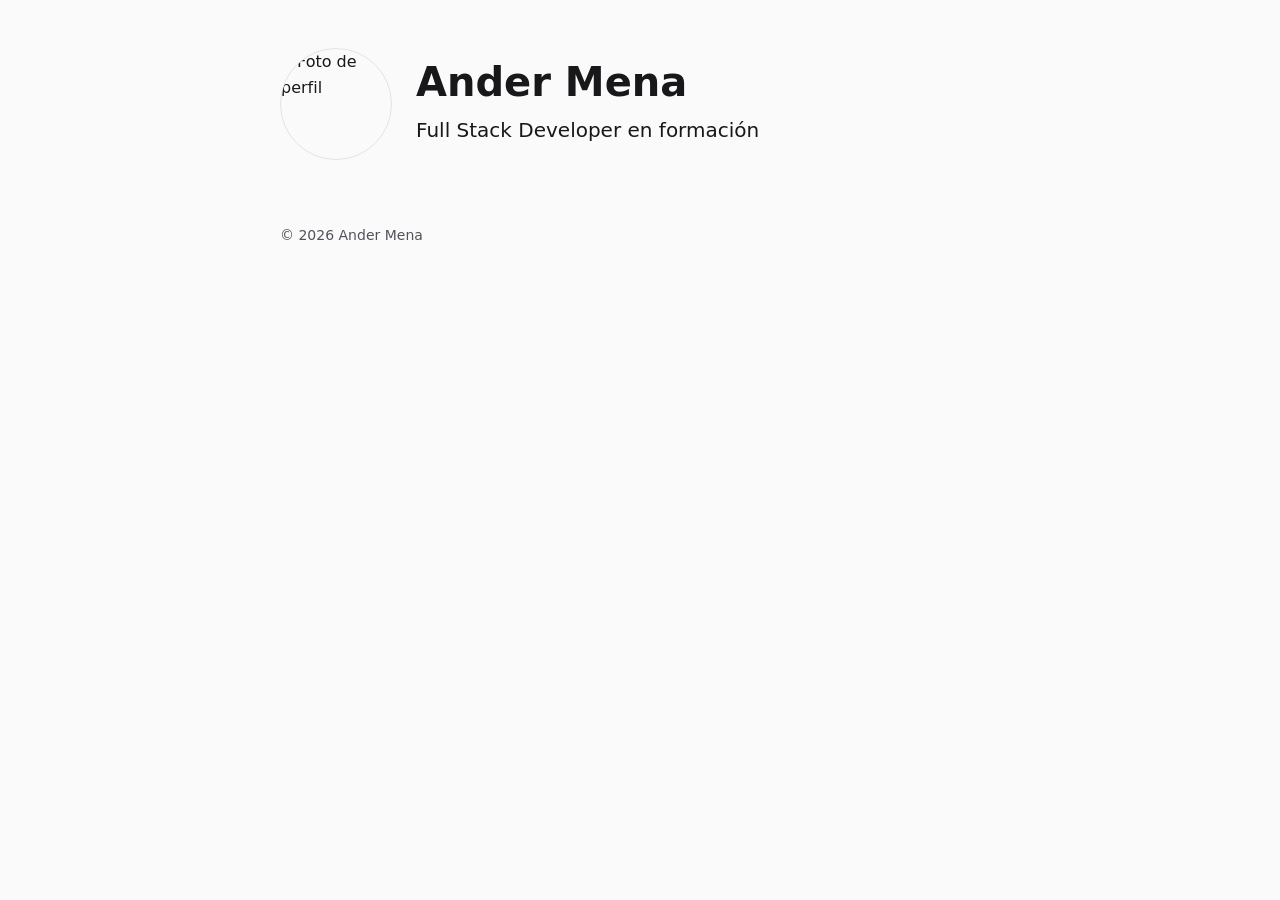
==== index.html @ 4d0b2dd6 "Phase 1: tokens, HTML skeleton and sample data Co-Authored-By: Claude Sonnet 5.5 <noreply@anthropic." ====
<!DOCTYPE html>
<html lang="es">
<head>
  <meta charset="utf-8">
  <meta name="viewport" content="width=device-width, initial-scale=1">
  <title>Ander Mena · Full Stack Developer</title>
  <meta name="description" content="Estudiante de Ingeniería Informática (Ingeniería del Software) en la UPV/EHU. Full Stack Developer en formación.">
  <meta name="color-scheme" content="dark light">

  <!-- Aplica el tema guardado antes del primer pintado para evitar parpadeo -->
  <script>
    try {
      var t = localStorage.getItem("theme");
      if (t === "light" || t === "dark") document.documentElement.dataset.theme = t;
    } catch (e) {}
  </script>

  <link rel="stylesheet" href="css/tokens.css">
  <link rel="stylesheet" href="css/styles.css">
</head>
<body>
  <a class="skip-link" href="#main">Saltar al contenido</a>

  <header class="site-header">
    <div class="container">
      <div class="profile">
        <img class="profile__photo" src="https://github.com/andermena23.png?size=224" alt="Foto de perfil" width="112" height="112">
        <div>
          <h1 class="profile__name" data-bind="meta.name">Ander Mena</h1>
          <p class="profile__title" data-bind="meta.title">Full Stack Developer en formación</p>
          <p class="profile__location" data-bind="meta.location"></p>
        </div>
      </div>
    </div>
  </header>

  <main id="main">
    <div class="container">
      <section class="section" id="profile" data-section="summary" hidden>
        <h2 class="section__title">Perfil</h2>
        <div data-content></div>
      </section>

      <section class="section" id="experience" data-section="experience" hidden>
        <h2 class="section__title">Experiencia</h2>
        <div data-content></div>
      </section>

      <section class="section" id="education" data-section="education" hidden>
        <h2 class="section__title">Formación</h2>
        <div data-content></div>
      </section>

      <section class="section" id="skills" data-section="skills" hidden>
        <h2 class="section__title">Habilidades</h2>
        <div data-content></div>
      </section>

      <section class="section" id="languages" data-section="languages" hidden>
        <h2 class="section__title">Idiomas</h2>
        <div data-content></div>
      </section>

      <section class="section" id="certifications" data-section="certifications" hidden>
        <h2 class="section__title">Certificaciones</h2>
        <div data-content></div>
      </section>

      <section class="section" id="contact" data-section="contact" hidden>
        <h2 class="section__title">Contacto</h2>
        <div data-content></div>
      </section>
    </div>
  </main>

  <footer class="site-footer">
    <div class="container">
      <p>© <span data-year>2026</span> Ander Mena</p>
    </div>
  </footer>
</body>
</html>
---- css/tokens.css ----
/* Design tokens. Único sitio donde se definen colores, espaciado y tipografía. */

:root {
  /* Color · oscuro por defecto */
  --bg: #0b0d10;
  --surface: #12151a;
  --border: #222831;
  --text: #e6e8eb;
  --text-muted: #8b93a0;
  --accent: #e879f9;
  --accent-contrast: #0b0d10;

  /* Tipografía */
  --font-sans: "Inter", system-ui, -apple-system, "Segoe UI", Roboto, sans-serif;
  --font-mono: "JetBrains Mono", ui-monospace, "SF Mono", Menlo, Consolas, monospace;

  --text-sm: 0.875rem;
  --text-base: 1rem;
  --text-lg: 1.25rem;
  --text-xl: 1.75rem;
  --text-2xl: 2.5rem;

  --leading-body: 1.6;
  --leading-heading: 1.2;

  --weight-regular: 400;
  --weight-medium: 500;
  --weight-semibold: 600;

  /* Espaciado (base 4px) */
  --space-1: 0.25rem;
  --space-2: 0.5rem;
  --space-3: 0.75rem;
  --space-4: 1rem;
  --space-6: 1.5rem;
  --space-8: 2rem;
  --space-12: 3rem;
  --space-16: 4rem;

  /* Forma */
  --radius: 8px;
  --border-width: 1px;

  /* Layout */
  --content-width: 720px;
  --gutter: var(--space-4);

  /* Movimiento */
  --transition: 150ms ease;
}

/* Claro: automático si el sistema lo pide y el usuario no ha forzado oscuro */
@media (prefers-color-scheme: light) {
  :root:not([data-theme="dark"]) {
    --bg: #fafafa;
    --surface: #ffffff;
    --border: #e4e4e7;
    --text: #18181b;
    --text-muted: #52525b;
    --accent: #a21caf;
    --accent-contrast: #ffffff;
  }
}

/* Claro: forzado por el usuario */
:root[data-theme="light"] {
  --bg: #fafafa;
  --surface: #ffffff;
  --border: #e4e4e7;
  --text: #18181b;
  --text-muted: #52525b;
  --accent: #a21caf;
  --accent-contrast: #ffffff;
}

@media (min-width: 640px) {
  :root { --gutter: var(--space-6); }
}

@media (prefers-reduced-motion: reduce) {
  :root { --transition: 0ms; }
}
---- css/styles.css ----
/* Base y layout. Solo consume variables de tokens.css. */

*,
*::before,
*::after {
  box-sizing: border-box;
}

html {
  color-scheme: dark light;
  -webkit-text-size-adjust: 100%;
}

:root[data-theme="dark"] { color-scheme: dark; }
:root[data-theme="light"] { color-scheme: light; }

body {
  margin: 0;
  background: var(--bg);
  color: var(--text);
  font-family: var(--font-sans);
  font-size: var(--text-base);
  line-height: var(--leading-body);
}

h1, h2, h3, p, ul {
  margin: 0;
}

ul {
  padding: 0;
  list-style: none;
}

img {
  display: block;
  max-width: 100%;
}

a {
  color: var(--accent);
  text-decoration: none;
  transition: text-decoration-color var(--transition);
}

a:hover {
  text-decoration: underline;
  text-underline-offset: 0.2em;
}

:focus-visible {
  outline: 2px solid var(--accent);
  outline-offset: 2px;
  border-radius: var(--radius);
}

.skip-link {
  position: absolute;
  left: var(--space-4);
  top: -4rem;
  padding: var(--space-2) var(--space-4);
  background: var(--accent);
  color: var(--accent-contrast);
  border-radius: var(--radius);
}

.skip-link:focus {
  top: var(--space-4);
}

.container {
  width: 100%;
  max-width: calc(var(--content-width) + 2 * var(--gutter));
  margin-inline: auto;
  padding-inline: var(--gutter);
}

/* Cabecera */
.site-header {
  padding-block: var(--space-12) var(--space-8);
}

.profile {
  display: flex;
  flex-direction: column;
  gap: var(--space-6);
}

.profile__photo {
  width: 96px;
  height: 96px;
  border-radius: 50%;
  border: var(--border-width) solid var(--border);
}

.profile__name {
  font-size: var(--text-2xl);
  font-weight: var(--weight-semibold);
  line-height: var(--leading-heading);
}

.profile__title {
  margin-top: var(--space-2);
  font-size: var(--text-lg);
}

.profile__location {
  margin-top: var(--space-1);
  color: var(--text-muted);
  font-family: var(--font-mono);
  font-size: var(--text-sm);
}

/* Secciones */
.section {
  padding-block: var(--space-8);
  border-top: var(--border-width) solid var(--border);
}

.section__title {
  margin-bottom: var(--space-6);
  color: var(--text-muted);
  font-family: var(--font-mono);
  font-size: var(--text-sm);
  font-weight: var(--weight-medium);
  letter-spacing: 0.08em;
  text-transform: uppercase;
}

.site-footer {
  padding-block: var(--space-8) var(--space-12);
  color: var(--text-muted);
  font-size: var(--text-sm);
}

@media (min-width: 640px) {
  .profile {
    flex-direction: row;
    align-items: center;
  }

  .profile__photo {
    width: 112px;
    height: 112px;
  }
}
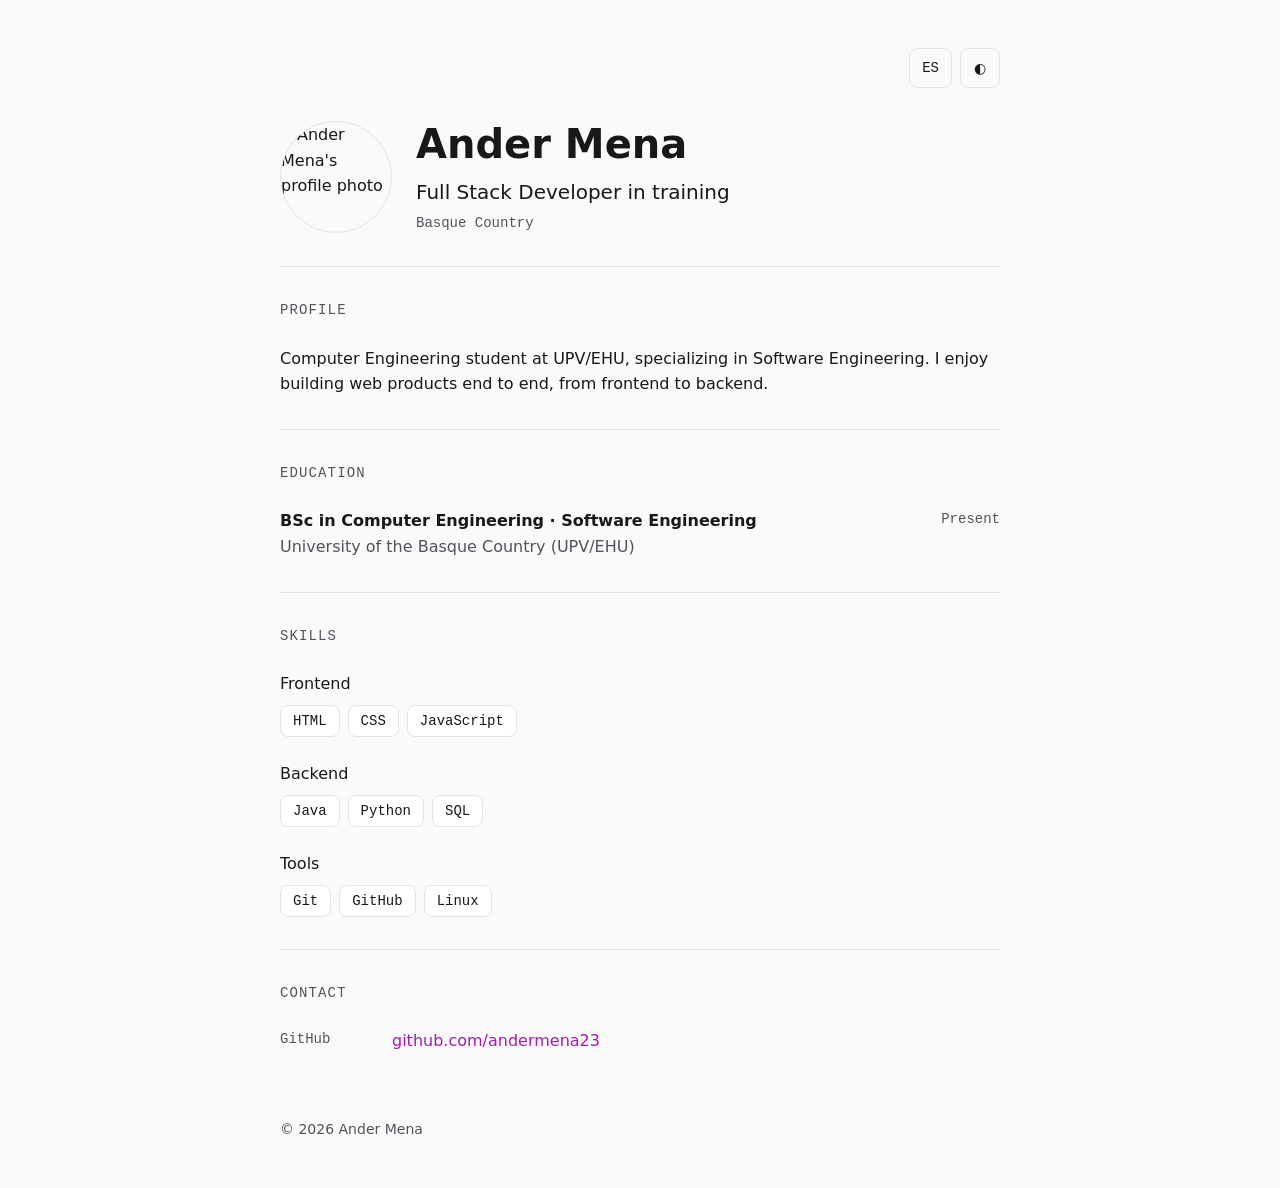
==== commit 07b72c17: "Phase 2: JSON rendering, language switch and theme toggle Co-Authored-By: Claude Sonnet 5.5 <noreply" ====
--- a/index.html
+++ b/index.html
@@ -19,16 +19,23 @@
   <link rel="stylesheet" href="css/styles.css">
 </head>
 <body>
-  <a class="skip-link" href="#main">Saltar al contenido</a>
+  <a class="skip-link" href="#main" data-bind="ui.skip">Saltar al contenido</a>
 
   <header class="site-header">
     <div class="container">
+      <!-- Los controles se muestran cuando el JS ha cargado -->
+      <div class="toolbar" hidden>
+        <button type="button" class="icon-btn" id="lang-toggle"></button>
+        <button type="button" class="icon-btn" id="theme-toggle"><span aria-hidden="true">◐</span></button>
+      </div>
+
       <div class="profile">
-        <img class="profile__photo" src="https://github.com/andermena23.png?size=224" alt="Foto de perfil" width="112" height="112">
+        <img class="profile__photo" src="https://github.com/andermena23.png?size=224" alt="" width="112" height="112">
         <div>
           <h1 class="profile__name" data-bind="meta.name">Ander Mena</h1>
           <p class="profile__title" data-bind="meta.title">Full Stack Developer en formación</p>
           <p class="profile__location" data-bind="meta.location"></p>
+          <a class="btn" id="cv-download" download hidden></a>
         </div>
       </div>
     </div>
@@ -78,5 +85,7 @@
       <p>© <span data-year>2026</span> Ander Mena</p>
     </div>
   </footer>
+
+  <script src="js/main.js" defer></script>
 </body>
 </html>
--- a/css/styles.css
+++ b/css/styles.css
@@ -23,6 +23,10 @@
   line-height: var(--leading-body);
 }
 
+[hidden] {
+  display: none !important;
+}
+
 h1, h2, h3, p, ul {
   margin: 0;
 }
@@ -127,6 +131,141 @@
   text-transform: uppercase;
 }
 
+/* Controles */
+.toolbar {
+  display: flex;
+  justify-content: flex-end;
+  gap: var(--space-2);
+  margin-bottom: var(--space-8);
+}
+
+.icon-btn,
+.btn {
+  display: inline-flex;
+  align-items: center;
+  justify-content: center;
+  border: var(--border-width) solid var(--border);
+  border-radius: var(--radius);
+  background: transparent;
+  color: var(--text);
+  font-family: var(--font-mono);
+  font-size: var(--text-sm);
+  cursor: pointer;
+  transition: border-color var(--transition), color var(--transition);
+}
+
+.icon-btn {
+  min-width: 2.5rem;
+  height: 2.5rem;
+  padding-inline: var(--space-3);
+}
+
+.btn {
+  margin-top: var(--space-4);
+  padding: var(--space-2) var(--space-4);
+}
+
+.icon-btn:hover,
+.btn:hover {
+  border-color: var(--accent);
+  color: var(--accent);
+  text-decoration: none;
+}
+
+/* Contenido */
+.summary {
+  color: var(--text);
+}
+
+.entry + .entry {
+  margin-top: var(--space-6);
+}
+
+.entry__head {
+  display: flex;
+  flex-wrap: wrap;
+  justify-content: space-between;
+  gap: var(--space-1) var(--space-4);
+}
+
+.entry__title {
+  font-size: var(--text-base);
+  font-weight: var(--weight-semibold);
+}
+
+.entry__dates {
+  color: var(--text-muted);
+  font-family: var(--font-mono);
+  font-size: var(--text-sm);
+}
+
+.entry__subtitle,
+.entry__note {
+  color: var(--text-muted);
+}
+
+.entry__bullets {
+  margin-top: var(--space-2);
+  padding-left: var(--space-4);
+  list-style: disc;
+}
+
+.skill-group + .skill-group {
+  margin-top: var(--space-6);
+}
+
+.skill-group__name {
+  margin-bottom: var(--space-2);
+  font-size: var(--text-base);
+  font-weight: var(--weight-medium);
+}
+
+.chips {
+  display: flex;
+  flex-wrap: wrap;
+  gap: var(--space-2);
+}
+
+.chip {
+  padding: var(--space-1) var(--space-3);
+  border: var(--border-width) solid var(--border);
+  border-radius: var(--radius);
+  background: var(--surface);
+  font-family: var(--font-mono);
+  font-size: var(--text-sm);
+}
+
+.row {
+  display: flex;
+  flex-wrap: wrap;
+  justify-content: space-between;
+  gap: var(--space-1) var(--space-4);
+}
+
+.row + .row {
+  margin-top: var(--space-3);
+}
+
+.row__detail {
+  color: var(--text-muted);
+}
+
+.contact-list__item {
+  display: flex;
+  gap: var(--space-4);
+}
+
+.contact-list__item + .contact-list__item {
+  margin-top: var(--space-2);
+}
+
+.contact-list__label {
+  min-width: 6rem;
+  color: var(--text-muted);
+  font-family: var(--font-mono);
+  font-size: var(--text-sm);
+}
+
 .site-footer {
   padding-block: var(--space-8) var(--space-12);
   color: var(--text-muted);
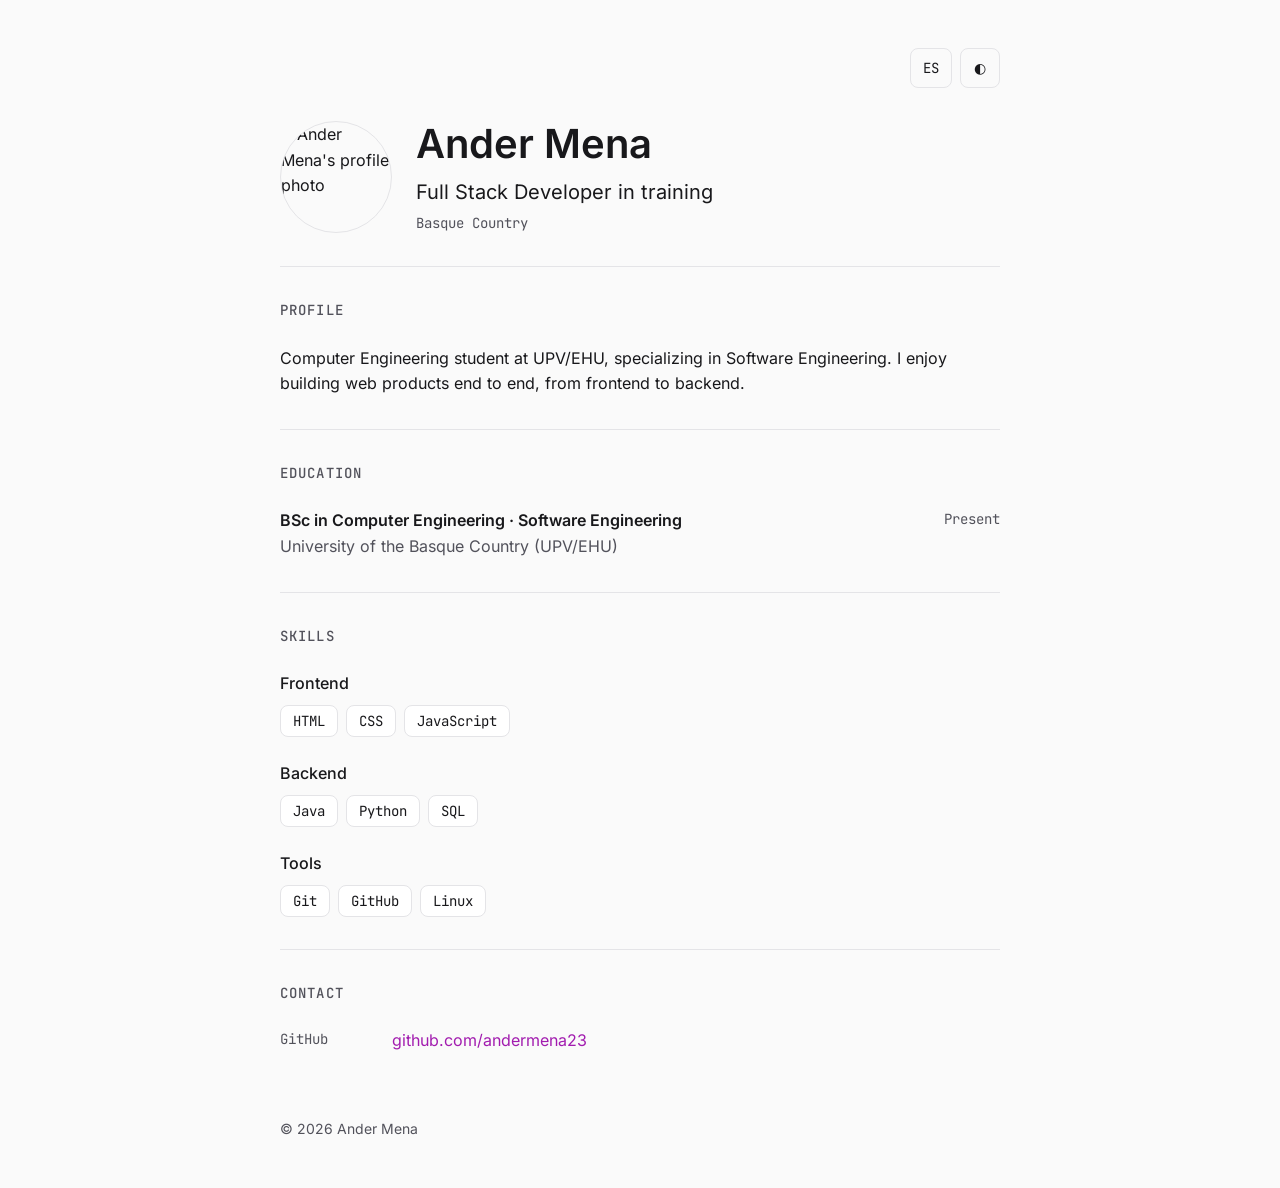
==== commit 7df056a9: "Phase 3: self-hosted fonts, print styles, SEO, favicon and 404 Co-Authored-By: Claude Sonnet 5.5 <no" ====
--- a/index.html
+++ b/index.html
@@ -6,6 +6,35 @@
   <title>Ander Mena · Full Stack Developer</title>
   <meta name="description" content="Estudiante de Ingeniería Informática (Ingeniería del Software) en la UPV/EHU. Full Stack Developer en formación.">
   <meta name="color-scheme" content="dark light">
+  <meta name="theme-color" content="#fafafa" media="(prefers-color-scheme: light)">
+  <meta name="theme-color" content="#0b0d10" media="(prefers-color-scheme: dark)">
+  <link rel="canonical" href="https://andermena23.github.io/">
+  <link rel="icon" href="favicon.svg" type="image/svg+xml">
+
+  <meta property="og:type" content="profile">
+  <meta property="og:site_name" content="Ander Mena">
+  <meta property="og:title" content="Ander Mena · Full Stack Developer">
+  <meta property="og:description" content="Estudiante de Ingeniería Informática (Ingeniería del Software) en la UPV/EHU. Full Stack Developer en formación.">
+  <meta property="og:url" content="https://andermena23.github.io/">
+  <meta property="og:image" content="https://github.com/andermena23.png?size=460">
+  <meta property="og:locale" content="es_ES">
+  <meta property="og:locale:alternate" content="en_US">
+  <meta name="twitter:card" content="summary">
+
+  <script type="application/ld+json">
+  {
+    "@context": "https://schema.org",
+    "@type": "Person",
+    "name": "Ander Mena",
+    "url": "https://andermena23.github.io/",
+    "image": "https://github.com/andermena23.png?size=460",
+    "sameAs": ["https://github.com/andermena23"],
+    "alumniOf": {
+      "@type": "CollegeOrUniversity",
+      "name": "Universidad del País Vasco (UPV/EHU)"
+    }
+  }
+  </script>
 
   <!-- Aplica el tema guardado antes del primer pintado para evitar parpadeo -->
   <script>
@@ -15,8 +44,12 @@
     } catch (e) {}
   </script>
 
+  <link rel="preload" href="assets/fonts/inter-latin-wght-normal.woff2" as="font" type="font/woff2" crossorigin>
+  <link rel="preload" href="assets/fonts/jetbrains-mono-latin-wght-normal.woff2" as="font" type="font/woff2" crossorigin>
   <link rel="stylesheet" href="css/tokens.css">
+  <link rel="stylesheet" href="css/fonts.css">
   <link rel="stylesheet" href="css/styles.css">
+  <link rel="stylesheet" href="css/print.css" media="print">
 </head>
 <body>
   <a class="skip-link" href="#main" data-bind="ui.skip">Saltar al contenido</a>
@@ -43,38 +76,38 @@
 
   <main id="main">
     <div class="container">
-      <section class="section" id="profile" data-section="summary" hidden>
-        <h2 class="section__title">Perfil</h2>
+      <section class="section" id="profile" data-section="summary" aria-labelledby="profile-title" hidden>
+        <h2 class="section__title" id="profile-title">Perfil</h2>
         <div data-content></div>
       </section>
 
-      <section class="section" id="experience" data-section="experience" hidden>
-        <h2 class="section__title">Experiencia</h2>
+      <section class="section" id="experience" data-section="experience" aria-labelledby="experience-title" hidden>
+        <h2 class="section__title" id="experience-title">Experiencia</h2>
         <div data-content></div>
       </section>
 
-      <section class="section" id="education" data-section="education" hidden>
-        <h2 class="section__title">Formación</h2>
+      <section class="section" id="education" data-section="education" aria-labelledby="education-title" hidden>
+        <h2 class="section__title" id="education-title">Formación</h2>
         <div data-content></div>
       </section>
 
-      <section class="section" id="skills" data-section="skills" hidden>
-        <h2 class="section__title">Habilidades</h2>
+      <section class="section" id="skills" data-section="skills" aria-labelledby="skills-title" hidden>
+        <h2 class="section__title" id="skills-title">Habilidades</h2>
         <div data-content></div>
       </section>
 
-      <section class="section" id="languages" data-section="languages" hidden>
-        <h2 class="section__title">Idiomas</h2>
+      <section class="section" id="languages" data-section="languages" aria-labelledby="languages-title" hidden>
+        <h2 class="section__title" id="languages-title">Idiomas</h2>
         <div data-content></div>
       </section>
 
-      <section class="section" id="certifications" data-section="certifications" hidden>
-        <h2 class="section__title">Certificaciones</h2>
+      <section class="section" id="certifications" data-section="certifications" aria-labelledby="certifications-title" hidden>
+        <h2 class="section__title" id="certifications-title">Certificaciones</h2>
         <div data-content></div>
       </section>
 
-      <section class="section" id="contact" data-section="contact" hidden>
-        <h2 class="section__title">Contacto</h2>
+      <section class="section" id="contact" data-section="contact" aria-labelledby="contact-title" hidden>
+        <h2 class="section__title" id="contact-title">Contacto</h2>
         <div data-content></div>
       </section>
     </div>
--- a/css/fonts.css
+++ b/css/fonts.css
@@ -0,0 +1,17 @@
+/* Fuentes variables alojadas en el repo (licencia OFL). Subconjunto latin. */
+
+@font-face {
+  font-family: "Inter";
+  font-style: normal;
+  font-weight: 100 900;
+  font-display: swap;
+  src: url("../assets/fonts/inter-latin-wght-normal.woff2") format("woff2");
+}
+
+@font-face {
+  font-family: "JetBrains Mono";
+  font-style: normal;
+  font-weight: 100 800;
+  font-display: swap;
+  src: url("../assets/fonts/jetbrains-mono-latin-wght-normal.woff2") format("woff2");
+}
--- a/css/styles.css
+++ b/css/styles.css
@@ -266,6 +266,20 @@
   font-size: var(--text-sm);
 }
 
+.not-found {
+  padding-block: var(--space-16);
+}
+
+.not-found__code {
+  color: var(--accent);
+  font-family: var(--font-mono);
+  font-size: var(--text-lg);
+}
+
+.not-found__text {
+  margin-top: var(--space-4);
+}
+
 .site-footer {
   padding-block: var(--space-8) var(--space-12);
   color: var(--text-muted);
--- a/css/print.css
+++ b/css/print.css
@@ -0,0 +1,58 @@
+/* Impresión: A4 limpio en blanco y negro, sin controles. Se carga con media="print". */
+
+@page {
+  size: A4;
+  margin: 15mm;
+}
+
+:root,
+:root[data-theme="dark"],
+:root[data-theme="light"] {
+  --bg: #ffffff;
+  --surface: #ffffff;
+  --border: #d4d4d8;
+  --text: #000000;
+  --text-muted: #3f3f46;
+  --accent: #000000;
+  --text-base: 10.5pt;
+  --text-sm: 9pt;
+  --text-lg: 12pt;
+  --text-2xl: 24pt;
+  --space-8: 1rem;
+  --space-12: 1rem;
+}
+
+body {
+  background: #ffffff;
+  color: #000000;
+}
+
+.skip-link,
+.toolbar,
+.btn,
+.site-footer {
+  display: none !important;
+}
+
+.site-header {
+  padding-block: 0 var(--space-4);
+}
+
+.section {
+  break-inside: avoid;
+}
+
+.entry,
+.skill-group,
+.row {
+  break-inside: avoid;
+}
+
+.chip {
+  background: transparent;
+}
+
+a {
+  color: inherit;
+  text-decoration: none;
+}
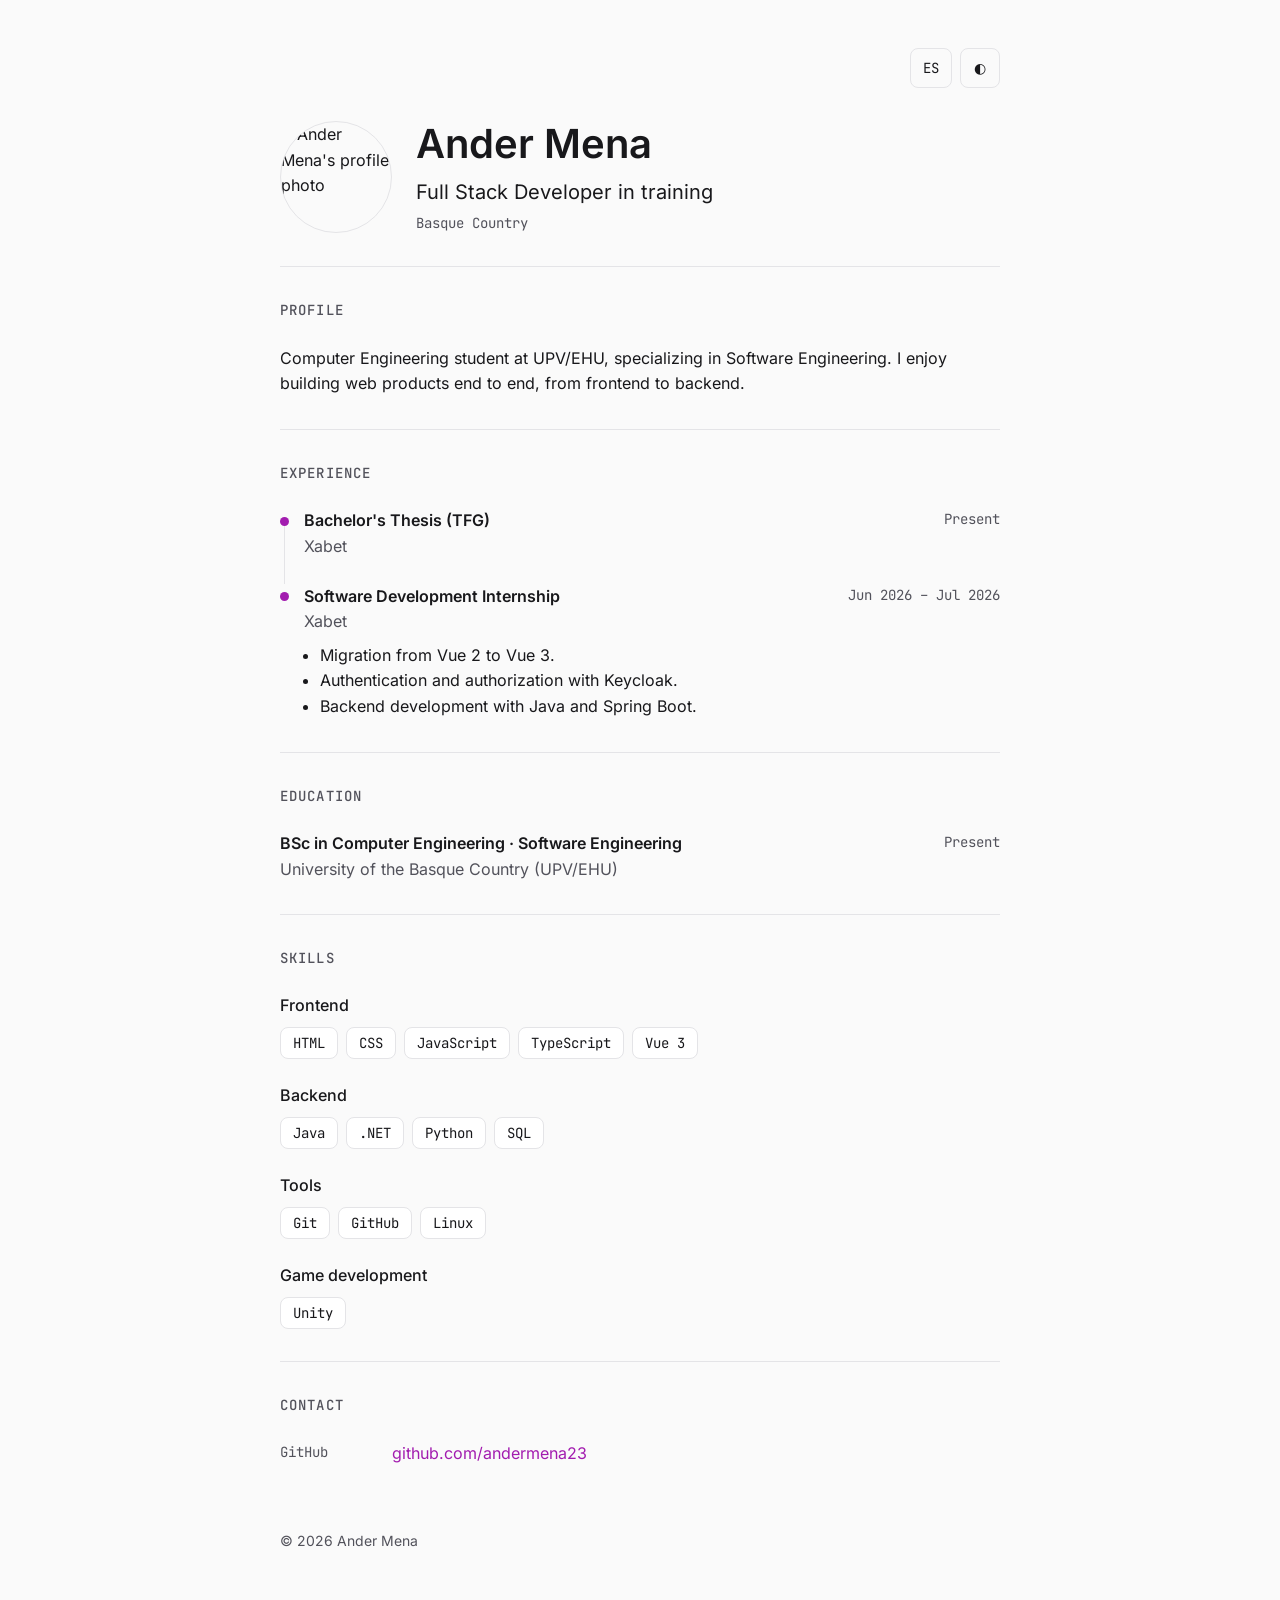
==== commit 8dff39cf: "Add vertical timeline to experience section Co-Authored-By: Claude Sonnet 5.5 <noreply@anthropic.com" ====
--- a/index.html
+++ b/index.html
@@ -83,7 +83,7 @@
 
       <section class="section" id="experience" data-section="experience" aria-labelledby="experience-title" hidden>
         <h2 class="section__title" id="experience-title">Experiencia</h2>
-        <div data-content></div>
+        <div class="timeline" data-content></div>
       </section>
 
       <section class="section" id="education" data-section="education" aria-labelledby="education-title" hidden>
--- a/css/styles.css
+++ b/css/styles.css
@@ -181,6 +181,42 @@
   margin-top: var(--space-6);
 }
 
+/* Línea temporal vertical: una línea que une los puntos de cada entrada */
+.timeline {
+  --dot-size: 0.5625rem;
+  --timeline-indent: var(--space-6);
+}
+
+.timeline .entry {
+  position: relative;
+  padding-left: var(--timeline-indent);
+}
+
+.timeline .entry::before,
+.timeline .entry::after {
+  content: "";
+  position: absolute;
+  left: 0;
+}
+
+/* Punto, centrado con la primera línea del título */
+.timeline .entry::after {
+  top: calc((var(--text-base) * var(--leading-body) - var(--dot-size)) / 2);
+  width: var(--dot-size);
+  height: var(--dot-size);
+  border-radius: 50%;
+  background: var(--accent);
+}
+
+/* Línea: del punto al punto de la entrada siguiente */
+.timeline .entry:not(:last-child)::before {
+  top: calc(var(--text-base) * var(--leading-body) / 2);
+  bottom: calc(-1 * var(--space-6));
+  left: calc(var(--dot-size) / 2 - var(--border-width) / 2);
+  width: var(--border-width);
+  background: var(--border);
+}
+
 .entry__head {
   display: flex;
   flex-wrap: wrap;
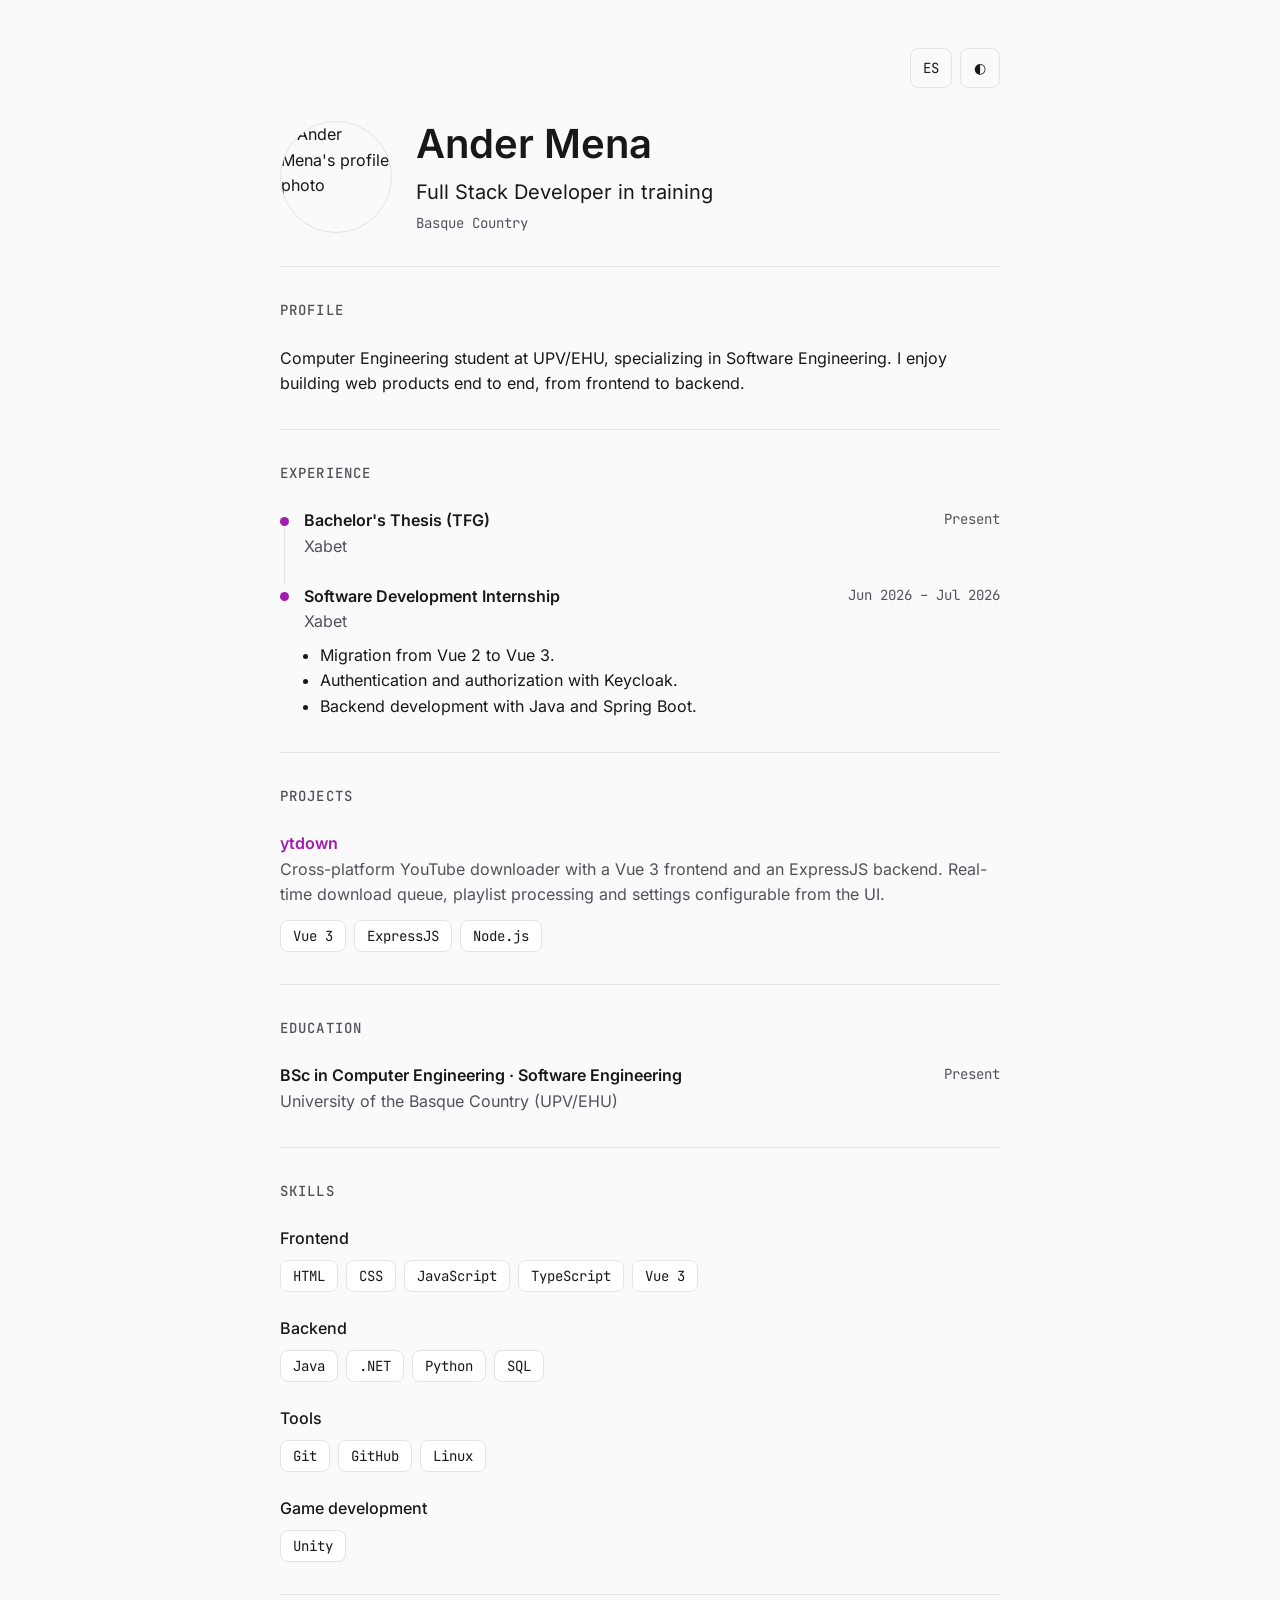
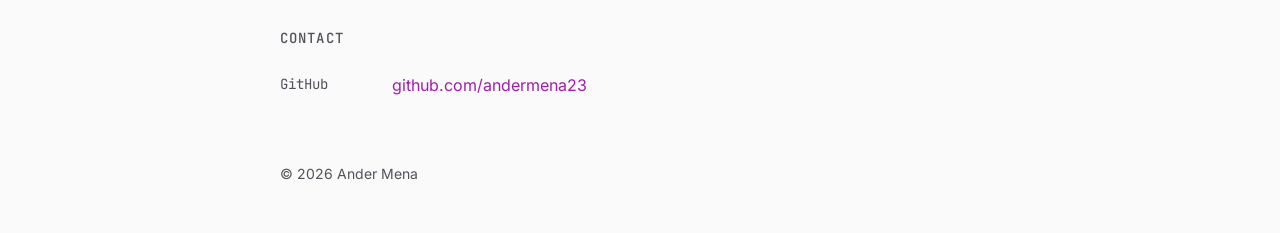
==== commit 869b4412: "Add projects section with ytdown Co-Authored-By: Claude Sonnet 5.5 <noreply@anthropic.com>" ====
--- a/index.html
+++ b/index.html
@@ -86,6 +86,11 @@
         <div class="timeline" data-content></div>
       </section>
 
+      <section class="section" id="projects" data-section="projects" aria-labelledby="projects-title" hidden>
+        <h2 class="section__title" id="projects-title">Proyectos</h2>
+        <div data-content></div>
+      </section>
+
       <section class="section" id="education" data-section="education" aria-labelledby="education-title" hidden>
         <h2 class="section__title" id="education-title">Formación</h2>
         <div data-content></div>
--- a/css/styles.css
+++ b/css/styles.css
@@ -246,6 +246,10 @@
   list-style: disc;
 }
 
+.entry > .chips {
+  margin-top: var(--space-3);
+}
+
 .skill-group + .skill-group {
   margin-top: var(--space-6);
 }
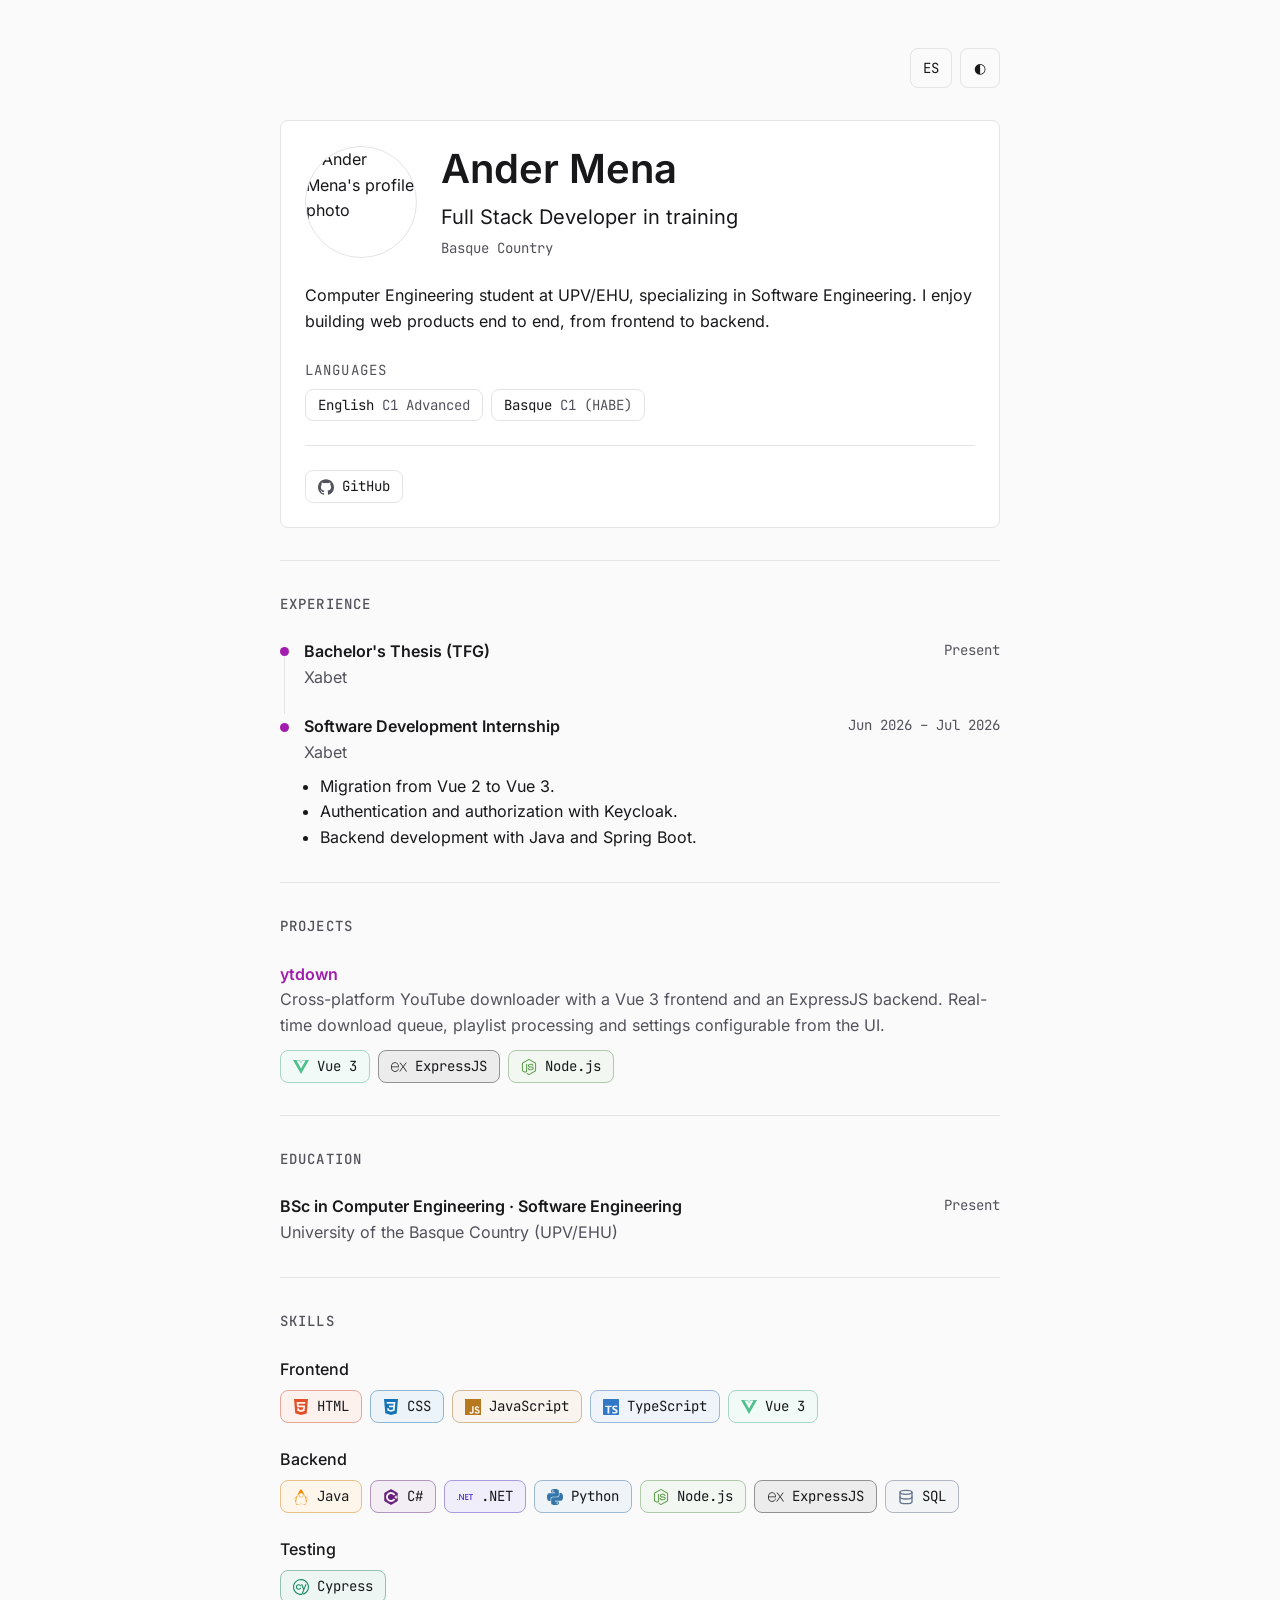
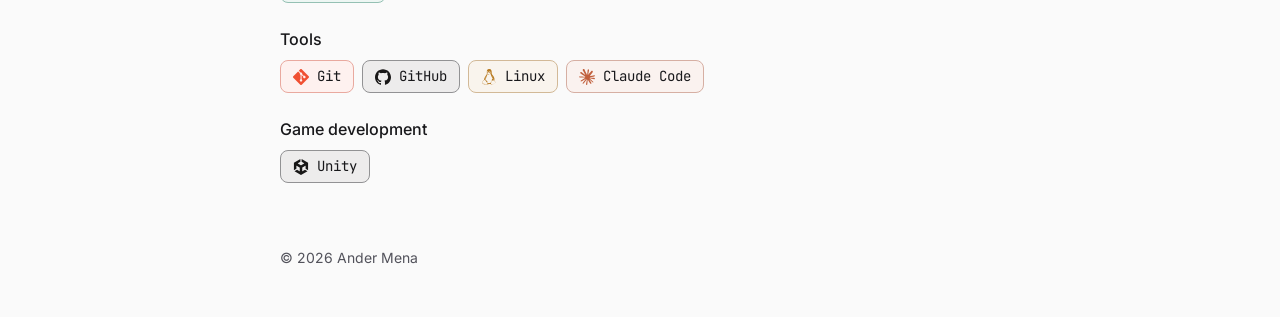
==== commit 8e150810: "Merge profile, languages and contact into a single profile card Co-Authored-By: Claude Sonnet 5.5 <n" ====
--- a/index.html
+++ b/index.html
@@ -62,12 +62,25 @@
         <button type="button" class="icon-btn" id="theme-toggle"><span aria-hidden="true">◐</span></button>
       </div>
 
-      <div class="profile">
-        <img class="profile__photo" src="https://github.com/andermena23.png?size=224" alt="" width="112" height="112">
-        <div>
-          <h1 class="profile__name" data-bind="meta.name">Ander Mena</h1>
-          <p class="profile__title" data-bind="meta.title">Full Stack Developer en formación</p>
-          <p class="profile__location" data-bind="meta.location"></p>
+      <div class="profile-card">
+        <div class="profile">
+          <img class="profile__photo" src="https://github.com/andermena23.png?size=224" alt="" width="112" height="112">
+          <div>
+            <h1 class="profile__name" data-bind="meta.name">Ander Mena</h1>
+            <p class="profile__title" data-bind="meta.title">Full Stack Developer en formación</p>
+            <p class="profile__location" data-bind="meta.location"></p>
+          </div>
+        </div>
+
+        <p class="profile-card__summary" data-bind="meta.summary">Estudiante de Ingeniería Informática en la UPV/EHU, en la rama de Ingeniería del Software. Me interesa construir productos web de principio a fin, del frontend al backend.</p>
+
+        <div class="profile-card__languages" data-languages hidden>
+          <p class="profile-card__label" data-languages-label></p>
+          <ul class="chips" data-languages-list></ul>
+        </div>
+
+        <div class="profile-card__actions" hidden>
+          <ul class="chips" data-links></ul>
           <a class="btn" id="cv-download" download hidden></a>
         </div>
       </div>
@@ -76,11 +89,6 @@
 
   <main id="main">
     <div class="container">
-      <section class="section" id="profile" data-section="summary" aria-labelledby="profile-title" hidden>
-        <h2 class="section__title" id="profile-title">Perfil</h2>
-        <div data-content></div>
-      </section>
-
       <section class="section" id="experience" data-section="experience" aria-labelledby="experience-title" hidden>
         <h2 class="section__title" id="experience-title">Experiencia</h2>
         <div class="timeline" data-content></div>
@@ -101,18 +109,8 @@
         <div data-content></div>
       </section>
 
-      <section class="section" id="languages" data-section="languages" aria-labelledby="languages-title" hidden>
-        <h2 class="section__title" id="languages-title">Idiomas</h2>
-        <div data-content></div>
-      </section>
-
       <section class="section" id="certifications" data-section="certifications" aria-labelledby="certifications-title" hidden>
         <h2 class="section__title" id="certifications-title">Certificaciones</h2>
-        <div data-content></div>
-      </section>
-
-      <section class="section" id="contact" data-section="contact" aria-labelledby="contact-title" hidden>
-        <h2 class="section__title" id="contact-title">Contacto</h2>
         <div data-content></div>
       </section>
     </div>
--- a/css/styles.css
+++ b/css/styles.css
@@ -84,6 +84,39 @@
   padding-block: var(--space-12) var(--space-8);
 }
 
+/* Tarjeta de perfil: identidad, resumen, idiomas y contacto en un solo bloque */
+.profile-card {
+  display: grid;
+  gap: var(--space-6);
+  padding: var(--space-6);
+  border: var(--border-width) solid var(--border);
+  border-radius: var(--radius);
+  background: var(--surface);
+}
+
+.profile-card__label {
+  margin-bottom: var(--space-2);
+  color: var(--text-muted);
+  font-family: var(--font-mono);
+  font-size: var(--text-sm);
+  letter-spacing: 0.08em;
+  text-transform: uppercase;
+}
+
+.profile-card__actions {
+  display: flex;
+  flex-wrap: wrap;
+  align-items: center;
+  justify-content: space-between;
+  gap: var(--space-4);
+  padding-top: var(--space-6);
+  border-top: var(--border-width) solid var(--border);
+}
+
+.profile-card__actions .btn {
+  margin-top: 0;
+}
+
 .profile {
   display: flex;
   flex-direction: column;
@@ -173,10 +206,6 @@
 }
 
 /* Contenido */
-.summary {
-  color: var(--text);
-}
-
 .entry + .entry {
   margin-top: var(--space-6);
 }
@@ -267,12 +296,51 @@
 }
 
 .chip {
+  display: flex;
+  align-items: center;
+  gap: var(--space-2);
   padding: var(--space-1) var(--space-3);
   border: var(--border-width) solid var(--border);
   border-radius: var(--radius);
   background: var(--surface);
   font-family: var(--font-mono);
   font-size: var(--text-sm);
+}
+
+/* Icono y color de marca: solo en navegadores con light-dark() y color-mix().
+   El texto conserva su color para no perder contraste. */
+@supports (background: color-mix(in srgb, red, blue)) and (color: light-dark(red, blue)) {
+  .chip--tech {
+    border-color: color-mix(in srgb, var(--chip-color) 40%, var(--border));
+    background: color-mix(in srgb, var(--chip-color) 8%, var(--surface));
+  }
+
+  .chip__icon {
+    flex: none;
+    width: 1.15em;
+    height: 1.15em;
+    background: var(--chip-color);
+    -webkit-mask: var(--chip-icon) center / contain no-repeat;
+    mask: var(--chip-icon) center / contain no-repeat;
+  }
+}
+
+.chip__level {
+  color: var(--text-muted);
+}
+
+/* Chip como enlace (contacto): el icono toma el color del texto atenuado */
+.chip--link {
+  --chip-color: var(--text-muted);
+  color: var(--text);
+  transition: border-color var(--transition), color var(--transition);
+}
+
+.chip--link:hover {
+  --chip-color: var(--accent);
+  border-color: var(--accent);
+  color: var(--accent);
+  text-decoration: none;
 }
 
 .row {
@@ -288,22 +356,6 @@
 
 .row__detail {
   color: var(--text-muted);
-}
-
-.contact-list__item {
-  display: flex;
-  gap: var(--space-4);
-}
-
-.contact-list__item + .contact-list__item {
-  margin-top: var(--space-2);
-}
-
-.contact-list__label {
-  min-width: 6rem;
-  color: var(--text-muted);
-  font-family: var(--font-mono);
-  font-size: var(--text-sm);
 }
 
 .not-found {
--- a/css/print.css
+++ b/css/print.css
@@ -48,8 +48,14 @@
   break-inside: avoid;
 }
 
-.chip {
+.chip,
+.chip--tech {
+  border-color: var(--border);
   background: transparent;
+}
+
+.chip__icon {
+  display: none;
 }
 
 a {
